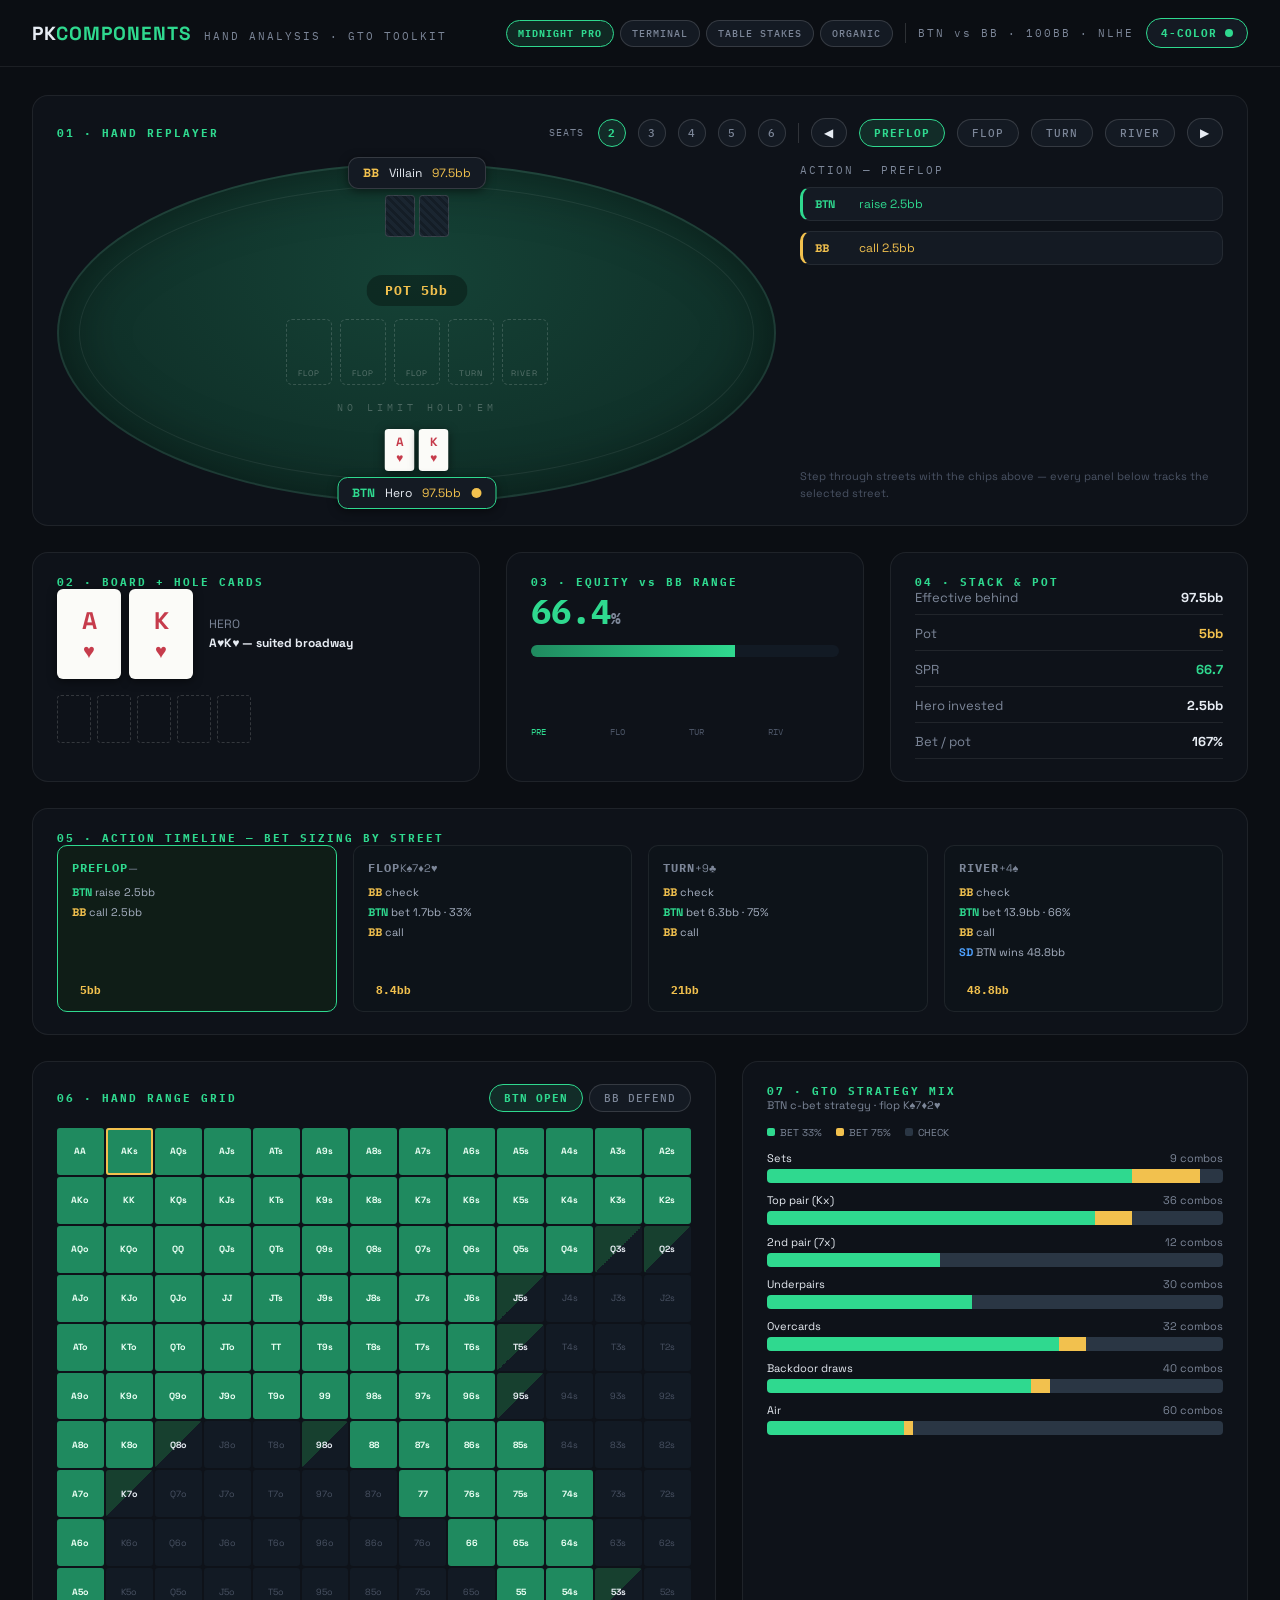
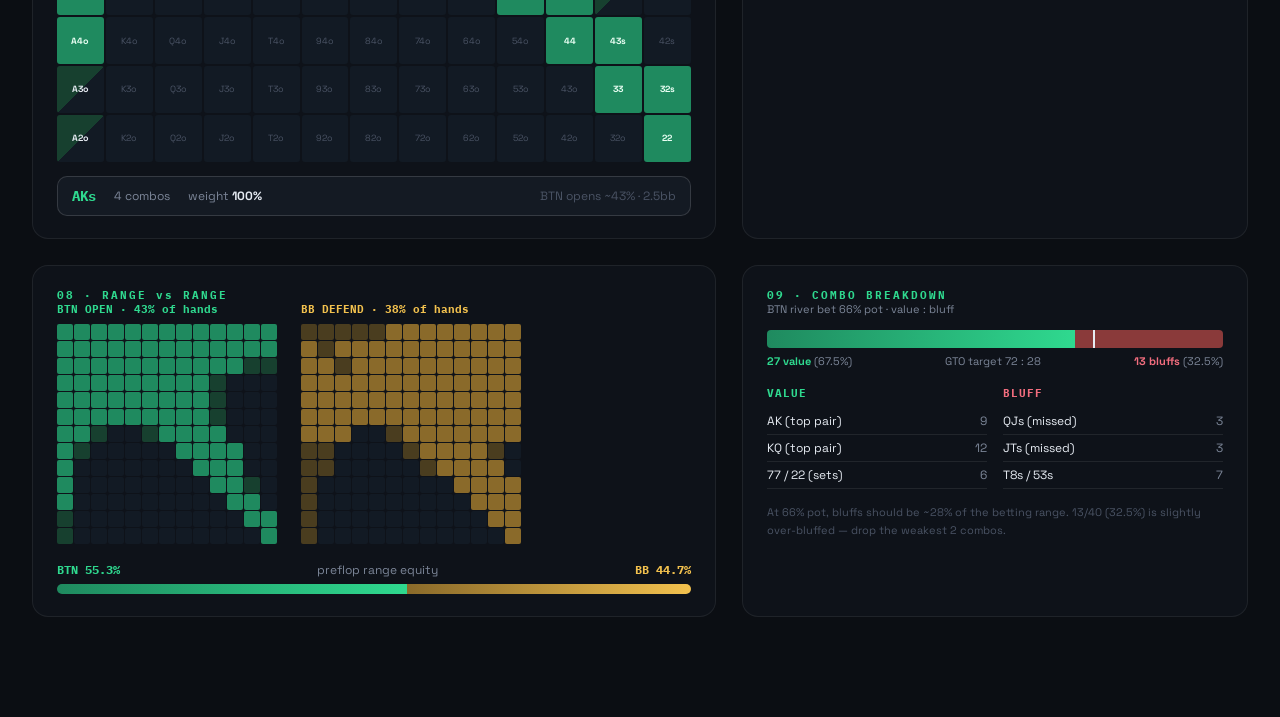
==== www/index.html @ 9a4aebf9 "Removed everything that wasn't part of the component library." ====
<!DOCTYPE html>
<html lang="en">
<head>
  <meta charset="UTF-8">
  <meta name="viewport" content="width=device-width, initial-scale=1.0">
  <meta name="description" content="Poker hand-analysis and GTO components — themeable, dependency-free, client-side.">
  <title>pkweb — poker component library</title>
  <link rel="preconnect" href="https://fonts.googleapis.com">
  <link rel="preconnect" href="https://fonts.gstatic.com" crossorigin>
  <link href="https://fonts.googleapis.com/css2?family=Space+Grotesk:wght@400;500;700&family=IBM+Plex+Mono:wght@400;500;700&family=JetBrains+Mono:wght@400;500;700;800&family=Archivo:wght@400;500;700;800&family=Marcellus&family=Caprasimo&family=Figtree:wght@400;500;700;800&display=swap" rel="stylesheet">
  <link rel="stylesheet" href="css/tokens.css">
  <link rel="stylesheet" href="css/base.css">
  <link rel="stylesheet" href="css/cards.css">
  <link rel="stylesheet" href="css/components.css">
</head>
<body class="theme-midnight four-color">

  <header id="topbar">
    <div class="brand-group">
      <div class="brand">PK<span class="brand-accent">COMPONENTS</span></div>
      <div class="tagline">HAND ANALYSIS · GTO TOOLKIT</div>
    </div>
    <div class="topbar-controls">
      <div id="theme-chips" class="theme-chips"></div>
      <span class="topbar-divider"></span>
      <div class="tagline">BTN vs BB · 100BB · NLHE</div>
      <button id="deck-toggle" type="button" class="chip chip-toggle" title="Toggle 2/4-color deck">
        4-COLOR<span class="dot"></span>
      </button>
    </div>
  </header>

  <main id="gallery"></main>

  <script type="module" src="js/main.js"></script>
</body>
</html>
---- www/css/tokens.css ----
/* Semantic design tokens for the pkweb component library.
   Ported from ImperialBower/pkarena0-web www/css/tokens.css by way of the
   Poker_Component_Library design canvas. Components reference ONLY these
   tokens — never a raw hex, font name or radius. */

/* ── Card pips — fixed across themes ────────────────────────────────── */
:root {
  --pip-red: #C63C4C;
  --pip-black: #20242C;
  --pip-diamond: var(--pip-red);
  --pip-club: var(--pip-black);
}
body.four-color {
  --pip-diamond: #2E5FD0;
  --pip-club: #1F8A54;
}

/* ── Midnight Pro ───────────────────────────────────────────────────── */
body.theme-midnight {
  --bg: #0B0E13; --panel: #0E1219; --panel-2: #141A23;
  --border: rgba(255,255,255,.07); --border-2: rgba(255,255,255,.14);
  --line: rgba(255,255,255,.08);
  --text: #E7ECF3; --dim: #7C8698; --faint: #4A5364; --muted: #A7B1C2;
  --accent: #2FD98F; --accent-deep: #1F8A5F; --accent-half: #17402F;
  --accent-soft: rgba(47,217,143,.13); --cell-text: #EAFFF4;
  --gold: #F2C14E; --gold-deep: #8A6A2A; --gold-half: #4A3D1F;
  --danger: #F26D7E; --danger-deep: #8A3A3A; --blue: #4EA1FF;
  --deep: #121A24; --check: #2A3644; --eq-dim: #1D4634;
  --tl-on: #0F1D17; --tl-off: #0D1319;
  --felt-a: #154236; --felt-b: #0F2E27;
  --felt-border: rgba(255,255,255,.06); --felt-ring: rgba(255,255,255,.07);
  --felt-text: rgba(255,255,255,.24);
  --felt-shadow: inset 0 0 60px rgba(0,0,0,.45);
  --pot-bg: rgba(0,0,0,.34); --pot-border: transparent; --pot-col: #F2C14E;
  --slot-border: rgba(255,255,255,.16); --slot-text: rgba(255,255,255,.3);
  --card-bg: #FBFBF8; --card-border: transparent;
  --card-shadow: 0 2px 10px rgba(0,0,0,.5);
  --back-a: #1A2530; --back-b: #141D26;
  --r-lg: 16px; --r-md: 10px; --r-pill: 999px; --r-card: 6px; --r-sm: 4px;
  --font-body: 'Space Grotesk', sans-serif;
  --font-mono: 'IBM Plex Mono', monospace;
  --font-display: 'Space Grotesk', sans-serif;
}

/* ── Engine Terminal ────────────────────────────────────────────────── */
body.theme-terminal {
  --bg: #F4F2EC; --panel: #FCFBF7; --panel-2: #EFEDE5;
  --border: #1A1712; --border-2: #1A1712;
  --line: rgba(26,23,18,.15);
  --text: #1A1712; --dim: #6D675B; --faint: #8A8477; --muted: #3D382F;
  --accent: #2E5FD0; --accent-deep: #2E5FD0; --accent-half: #A9BCE8;
  --accent-soft: rgba(46,95,208,.1); --cell-text: #FCFBF7;
  --gold: #C4432F; --gold-deep: #C4432F; --gold-half: #E2B0A7;
  --danger: #C4432F; --danger-deep: #8A2F20; --blue: #1F7A45;
  --deep: #E4E1D6; --check: #D8D4C6; --eq-dim: #A9BCE8;
  --tl-on: #FCFBF7; --tl-off: #EFEDE5;
  --felt-a: #EBEFE6; --felt-b: #EBEFE6;
  --felt-border: #1A1712; --felt-ring: rgba(26,23,18,.28);
  --felt-text: rgba(26,23,18,.4);
  --felt-shadow: none;
  --pot-bg: #FCFBF7; --pot-border: #1A1712; --pot-col: #1A1712;
  --slot-border: rgba(26,23,18,.3); --slot-text: rgba(26,23,18,.4);
  --card-bg: #FFFFFF; --card-border: #1A1712;
  --card-shadow: 3px 3px 0 rgba(26,23,18,.14);
  --back-a: #EFEDE5; --back-b: #E2DFD5;
  --r-lg: 0px; --r-md: 0px; --r-pill: 0px; --r-card: 0px; --r-sm: 0px;
  --font-body: 'Archivo', sans-serif;
  --font-mono: 'JetBrains Mono', monospace;
  --font-display: 'JetBrains Mono', monospace;
}

/* ── Table Stakes ───────────────────────────────────────────────────── */
body.theme-luxe {
  --bg: #131110; --panel: #181512; --panel-2: #1C1916;
  --border: rgba(201,164,92,.25); --border-2: rgba(201,164,92,.4);
  --line: rgba(201,164,92,.15);
  --text: #EAE3D6; --dim: #8A7D66; --faint: #5C523F; --muted: #BCB09B;
  --accent: #C9A45C; --accent-deep: #8F7136; --accent-half: #4A3D24;
  --accent-soft: rgba(201,164,92,.15); --cell-text: #F5EFE0;
  --gold: #D9B878; --gold-deep: #7A6640; --gold-half: #3E372A;
  --danger: #CE8080; --danger-deep: #7A4444; --blue: #8FBF7F;
  --deep: #191613; --check: #37312A; --eq-dim: #4A3D24;
  --tl-on: #201B15; --tl-off: #161310;
  --felt-a: #123528; --felt-b: #0C271D;
  --felt-border: rgba(201,164,92,.5); --felt-ring: rgba(201,164,92,.28);
  --felt-text: rgba(217,184,120,.4);
  --felt-shadow: 0 0 60px rgba(0,0,0,.6), inset 0 0 80px rgba(0,0,0,.45);
  --pot-bg: rgba(0,0,0,.4); --pot-border: rgba(201,164,92,.35); --pot-col: #D9B878;
  --slot-border: rgba(201,164,92,.3); --slot-text: rgba(217,184,120,.45);
  --card-bg: #F5EFE0; --card-border: rgba(201,164,92,.5);
  --card-shadow: 0 3px 14px rgba(0,0,0,.6);
  --back-a: #2A2118; --back-b: #221A12;
  --r-lg: 12px; --r-md: 9px; --r-pill: 99px; --r-card: 6px; --r-sm: 5px;
  --font-body: 'Archivo', sans-serif;
  --font-mono: 'IBM Plex Mono', monospace;
  --font-display: 'Marcellus', serif;
}

/* ── Organic ────────────────────────────────────────────────────────── */
body.theme-organic {
  --bg: #F5EAD8; --panel: #F0E5D0; --panel-2: #FDF8EE;
  --border: #DCCFB4; --border-2: #C9B998;
  --line: rgba(32,30,29,.12);
  --text: #201E1D; --dim: #6F6552; --faint: #A29579; --muted: #4F473A;
  --accent: #C67139; --accent-deep: #A4551F; --accent-half: #EAC4A4;
  --accent-soft: #F3DDC9; --cell-text: #FFFFFF;
  --gold: #7A8A5E; --gold-deep: #5C6A45; --gold-half: #CCD3B8;
  --danger: #B0442A; --danger-deep: #8A3620; --blue: #4C573A;
  --deep: #E9DECA; --check: #D8CCB2; --eq-dim: #EAC4A4;
  --tl-on: #FDF8EE; --tl-off: #F0E5D0;
  --felt-a: #DDE3CD; --felt-b: #D3DBC0;
  --felt-border: #7A8A5E; --felt-ring: #A3B184;
  --felt-text: #4C573A;
  --felt-shadow: none;
  --pot-bg: #FFFFFF; --pot-border: #7A8A5E; --pot-col: #2A3023;
  --slot-border: #7A8A5E; --slot-text: #55613F;
  --card-bg: #FFFFFF; --card-border: #DCCFB4;
  --card-shadow: 0 2px 8px rgba(90,70,40,.18);
  --back-a: #EADFC7; --back-b: #E0D3B6;
  --r-lg: 18px; --r-md: 14px; --r-pill: 999px; --r-card: 10px; --r-sm: 6px;
  --font-body: 'Figtree', sans-serif;
  --font-mono: 'Figtree', sans-serif;
  --font-display: 'Caprasimo', cursive;
}
---- www/css/base.css ----
/* Page shell, header and the shared controls every component reuses. */

* { box-sizing: border-box; }

html, body { margin: 0; padding: 0; }

body {
  background: var(--bg);
  color: var(--text);
  font-family: var(--font-body);
  min-height: 100vh;
  padding-bottom: 72px;
}

a { color: var(--accent); }
a:hover { color: var(--accent-deep); }
::selection { background: var(--accent-deep); color: var(--cell-text); }

/* ── Header ─────────────────────────────────────────────────────────── */
#topbar {
  display: flex; align-items: center; justify-content: space-between;
  gap: 16px; flex-wrap: wrap;
  padding: 18px 32px;
  border-bottom: 1px solid var(--border);
}
.brand-group { display: flex; align-items: baseline; gap: 12px; }
.brand {
  font-family: var(--font-display);
  font-weight: 800; font-size: 19px; letter-spacing: 1px;
}
.brand-accent { color: var(--accent); }
.tagline {
  font-family: var(--font-mono);
  font-size: 11px; color: var(--dim); letter-spacing: 2px;
}
.topbar-controls { display: flex; align-items: center; gap: 12px; flex-wrap: wrap; }
.topbar-divider { width: 1px; height: 20px; background: var(--border-2); }
.theme-chips { display: flex; gap: 6px; }

/* ── Chips: the shared on/off pill used by themes, streets and views ── */
.chip {
  font-family: var(--font-mono);
  font-size: 11px; letter-spacing: 1px; font-weight: 500;
  padding: 6px 14px;
  border: 1px solid var(--border-2);
  border-radius: var(--r-pill);
  background: var(--panel-2);
  color: var(--dim);
  cursor: pointer;
  white-space: nowrap;
}
.chip:hover { border-color: var(--accent); color: var(--accent); }
.chip:focus-visible { outline: 2px solid var(--accent); outline-offset: 2px; }
.chip.is-on {
  border-color: var(--accent);
  background: var(--accent-soft);
  color: var(--accent);
  font-weight: 800;
}
.chip-sm { font-size: 10px; padding: 6px 11px; }
.chip-square {
  width: 28px; height: 28px; padding: 0;
  display: inline-flex; align-items: center; justify-content: center;
}
.chip-step { padding: 6px 12px; font-size: 12px; color: var(--text); }

.chip-toggle { display: flex; align-items: center; gap: 8px; padding: 7px 14px; }
.chip-toggle .dot {
  width: 8px; height: 8px; border-radius: 50%;
  background: var(--faint);
}
.chip-toggle.is-on { background: var(--panel-2); }
.chip-toggle.is-on .dot { background: var(--accent); }

/* ── Layout ─────────────────────────────────────────────────────────── */
#gallery {
  max-width: 1480px; margin: 0 auto; padding: 28px 32px;
  display: flex; flex-direction: column; gap: 26px;
}
.row { display: grid; gap: 26px; }
.row-3 { grid-template-columns: 1.25fr 1fr 1fr; }
.row-2 { grid-template-columns: 1.35fr 1fr; }

@media (max-width: 1100px) {
  .row-3, .row-2 { grid-template-columns: 1fr; }
}
@media (max-width: 640px) {
  #topbar { padding: 14px 16px; }
  #gallery { padding: 20px 16px; gap: 18px; }
}

/* ── Panel: the card every component sits in ────────────────────────── */
.panel {
  background: var(--panel);
  border: 1px solid var(--border);
  border-radius: var(--r-lg);
  padding: 22px 24px;
}
.panel-head {
  display: flex; align-items: center; justify-content: space-between;
  gap: 16px; flex-wrap: wrap;
  margin-bottom: 16px;
}
.panel-title {
  font-family: var(--font-mono);
  font-size: 11px; letter-spacing: 2px;
  color: var(--accent); font-weight: 700;
}
.panel-sub { font-size: 11px; color: var(--dim); margin-bottom: 14px; }
.panel-note {
  margin-top: 14px;
  font-size: 11px; color: var(--faint); line-height: 1.7;
}
.label-mono {
  font-family: var(--font-mono);
  font-size: 11px; letter-spacing: 2px; color: var(--dim);
}
---- www/css/cards.css ----
/* Playing cards. Pip color comes from the fixed --pip-* tokens, so it is the
   one thing that does NOT change with the theme — only with body.four-color. */

.card {
  display: flex; flex-direction: column;
  align-items: center; justify-content: center;
  background: var(--card-bg);
  border: 1px solid var(--card-border);
  box-shadow: var(--card-shadow);
  flex: none;
}

.suit-s { color: var(--pip-black); }
.suit-h { color: var(--pip-red); }
.suit-d { color: var(--pip-diamond); }
.suit-c { color: var(--pip-club); }

/* Sizes */
.card-mini  { width: 30px; height: 42px; border-radius: var(--r-sm);   font-size: 12px; font-weight: 800; }
.card-board { width: 46px; height: 66px; border-radius: var(--r-card); }
.card-board .card-rank { font-size: 16px; font-weight: 800; }
.card-board .card-suit { font-size: 14px; }
.card-small { width: 34px; height: 48px; border-radius: var(--r-sm); font-size: 13px; }
.card-small .card-rank { font-weight: 800; }
.card-big   { width: 64px; height: 90px; border-radius: var(--r-card); gap: 2px; }
.card-big .card-rank { font-size: 24px; font-weight: 800; }
.card-big .card-suit { font-size: 20px; }

/* Face down — the woven back */
.card-down {
  background: repeating-linear-gradient(45deg,
    var(--back-a), var(--back-a) 3px,
    var(--back-b) 3px, var(--back-b) 6px);
  border-color: var(--border-2);
  box-shadow: none;
}

/* Undealt slot */
.card-slot {
  display: flex; flex-direction: column;
  align-items: center; justify-content: flex-end;
  border: 1.5px dashed var(--slot-border);
  background: transparent;
  box-shadow: none;
  flex: none;
}
.card-slot.card-board { padding-bottom: 6px; }
.card-slot-label {
  font-size: 8px; color: var(--slot-text); letter-spacing: 1px;
}
---- www/css/components.css ----
/* The nine components. Each block matches one module in js/components/. */

/* ── 01 · Hand replayer ─────────────────────────────────────────────── */
.replayer-body { display: flex; gap: 24px; flex-wrap: wrap; }
.replayer-seats-label { font-size: 10px; letter-spacing: 1px; margin-right: 2px; }

.felt-wrap { position: relative; flex: 1.7; min-width: 520px; min-height: 340px; }
.felt {
  position: absolute; inset: 0;
  border-radius: 50%;
  background: radial-gradient(ellipse at 50% 32%, var(--felt-a), var(--felt-b) 78%);
  border: 2px solid var(--felt-border);
  box-shadow: var(--felt-shadow);
}
.felt-ring {
  position: absolute; inset: 22px;
  border-radius: 50%;
  border: 1px solid var(--felt-ring);
}
.felt-label {
  position: absolute; top: 70%; left: 50%; transform: translateX(-50%);
  font-family: var(--font-mono);
  font-size: 10px; letter-spacing: 4px;
  color: var(--felt-text); white-space: nowrap;
}

.seat {
  position: absolute; transform: translate(-50%, -50%);
  display: flex; flex-direction: column; align-items: center; gap: 6px;
  z-index: 2;
}
.seat.is-above { flex-direction: column-reverse; }
.seat.is-folded { opacity: .45; }
.seat-cards { display: flex; gap: 4px; justify-content: center; }
.seat-plate {
  background: var(--panel-2);
  border: 1px solid var(--border-2);
  border-radius: var(--r-md);
  padding: 7px 14px;
  display: flex; align-items: center; gap: 10px;
  font-size: 12px; white-space: nowrap;
  box-shadow: var(--card-shadow);
}
.seat.is-hero .seat-plate { border-color: var(--accent); }
.seat-pos { font-weight: 800; }
.seat-stack { color: var(--gold); }
.seat-button {
  width: 10px; height: 10px; border-radius: 50%;
  background: var(--gold); display: inline-block;
}

.pot-badge {
  position: absolute; top: 33%; left: 50%; transform: translateX(-50%);
  background: var(--pot-bg);
  border: 1px solid var(--pot-border);
  border-radius: var(--r-pill);
  padding: 6px 18px;
  font-family: var(--font-mono);
  font-size: 13px; font-weight: 700; letter-spacing: 1px;
  color: var(--pot-col);
}
.felt-board {
  position: absolute; top: 46%; left: 50%; transform: translateX(-50%);
  display: flex; gap: 8px;
}

.action-panel {
  flex: 1; min-width: 260px;
  display: flex; flex-direction: column; gap: 10px;
}
.action-row {
  display: flex; gap: 10px; align-items: center;
  background: var(--panel-2);
  border: 1px solid var(--border);
  border-left: 3px solid var(--dim);
  border-radius: var(--r-md);
  padding: 8px 12px;
  font-size: 12px;
}
.action-who { font-weight: 800; font-size: 11px; min-width: 34px; }
.action-hint { margin-top: auto; font-size: 11px; color: var(--faint); line-height: 1.6; }

/* Actor colors — shared by the replayer and the timeline */
.actor-btn  { color: var(--accent); }
.actor-bb   { color: var(--gold); }
.actor-sd   { color: var(--blue); }
.actor-none { color: var(--dim); }
.action-row.actor-btn  { border-left-color: var(--accent); }
.action-row.actor-bb   { border-left-color: var(--gold); }
.action-row.actor-sd   { border-left-color: var(--blue); }
.action-row.actor-none { border-left-color: var(--dim); }

/* ── 02 · Board + hole cards ────────────────────────────────────────── */
.board-stack { display: flex; flex-direction: column; gap: 16px; }
.hero-row { display: flex; gap: 8px; align-items: center; }
.hero-eval {
  margin-left: 8px;
  font-size: 12px; color: var(--dim); line-height: 1.6;
}
.hero-eval strong { color: var(--text); font-weight: 700; }
.board-strip { display: flex; gap: 6px; }

/* ── 03 · Equity ────────────────────────────────────────────────────── */
.eq-value {
  font-family: var(--font-mono);
  font-size: 34px; font-weight: 700; color: var(--accent);
}
.eq-value .unit { font-size: 16px; color: var(--dim); }
.eq-track {
  height: 12px; margin: 12px 0 16px;
  border-radius: var(--r-pill);
  background: var(--deep);
  overflow: hidden; display: flex;
}
.eq-fill {
  background: linear-gradient(90deg, var(--accent-deep), var(--accent));
  transition: width .5s cubic-bezier(.4, 0, .2, 1);
}
.eq-bars { display: flex; gap: 8px; align-items: flex-end; height: 64px; }
.eq-bar-col {
  flex: 1; height: 100%;
  display: flex; flex-direction: column; justify-content: flex-end; gap: 4px;
  cursor: pointer;
  background: none; border: 0; padding: 0;
}
.eq-bar-col:focus-visible { outline: 2px solid var(--accent); outline-offset: 2px; }
.eq-bar {
  border-radius: 4px 4px 0 0;
  background: var(--eq-dim);
  transition: background .2s;
}
.eq-bar-col.is-on .eq-bar { background: var(--accent); }
.eq-bar-label {
  font-family: var(--font-mono);
  font-size: 9px; text-align: center; color: var(--faint);
}
.eq-bar-col.is-on .eq-bar-label { color: var(--accent); }

/* ── 04 · Stack & pot ───────────────────────────────────────────────── */
.stat-list { display: flex; flex-direction: column; gap: 10px; }
.stat-row {
  display: flex; justify-content: space-between;
  font-size: 13px;
  border-bottom: 1px solid var(--line);
  padding-bottom: 8px;
}
.stat-key { color: var(--dim); }
.stat-val { font-weight: 700; }
.stat-val.is-pot { color: var(--gold); }
.stat-val.is-spr { color: var(--accent); }

/* ── 05 · Action timeline ───────────────────────────────────────────── */
.timeline { display: grid; grid-template-columns: repeat(4, 1fr); gap: 16px; }
@media (max-width: 900px) { .timeline { grid-template-columns: repeat(2, 1fr); } }
.tl-col {
  display: flex; flex-direction: column; gap: 10px;
  padding: 14px;
  border: 1px solid var(--border);
  border-radius: var(--r-md);
  background: var(--tl-off);
  cursor: pointer;
  text-align: left; font-family: inherit; color: inherit;
}
.tl-col.is-on { border-color: var(--accent); background: var(--tl-on); }
.tl-col:focus-visible { outline: 2px solid var(--accent); outline-offset: 2px; }
.tl-head { display: flex; justify-content: space-between; align-items: baseline; }
.tl-name {
  font-family: var(--font-mono);
  font-size: 12px; font-weight: 800; letter-spacing: 1px; color: var(--dim);
}
.tl-col.is-on .tl-name { color: var(--accent); }
.tl-cards { font-size: 11px; color: var(--dim); }
.tl-acts { display: flex; flex-direction: column; gap: 6px; min-height: 88px; }
.tl-act { font-size: 11px; color: var(--muted); }
.tl-act .action-who { min-width: 0; }
.tl-foot { display: flex; align-items: center; gap: 8px; }
.tl-track {
  flex: 1; height: 6px;
  border-radius: var(--r-pill);
  background: var(--deep);
  overflow: hidden;
}
.tl-bar { height: 100%; background: linear-gradient(90deg, var(--gold-deep), var(--gold)); }
.tl-pot {
  font-family: var(--font-mono);
  font-size: 11px; color: var(--gold); font-weight: 700;
}

/* ── 06 · Hand range grid ───────────────────────────────────────────── */
.range-grid { display: grid; grid-template-columns: repeat(13, 1fr); gap: 2px; }
.range-cell {
  aspect-ratio: 1;
  display: flex; align-items: center; justify-content: center;
  font-size: 9px; font-weight: 400;
  border-radius: 3px;
  background: var(--deep);
  color: var(--faint);
  cursor: default;
}
.range-cell.w-full { font-weight: 700; color: var(--cell-text); }
.range-cell.w-half { font-weight: 700; color: var(--text); }
.range-cell.is-hero { outline: 2px solid var(--gold); outline-offset: -2px; }

/* Weight fills, per selected range view */
.view-btn .range-cell.w-full { background: var(--accent-deep); }
.view-btn .range-cell.w-half {
  background: linear-gradient(135deg, var(--accent-half) 50%, var(--deep) 50%);
}
.view-bb .range-cell.w-full { background: var(--gold-deep); }
.view-bb .range-cell.w-half {
  background: linear-gradient(135deg, var(--gold-half) 50%, var(--deep) 50%);
}

.range-readout {
  margin-top: 14px;
  background: var(--panel-2);
  border: 1px solid var(--border-2);
  border-radius: var(--r-md);
  padding: 10px 14px;
  display: flex; gap: 18px; align-items: center; flex-wrap: wrap;
  font-size: 12px;
}
.range-readout .hand {
  font-family: var(--font-mono);
  font-weight: 700; color: var(--accent); font-size: 14px;
}
.range-readout .meta { color: var(--dim); }
.range-readout .meta strong { color: var(--text); font-weight: 700; }
.range-readout .summary { margin-left: auto; color: var(--faint); }

/* ── 07 · GTO strategy mix ──────────────────────────────────────────── */
.gto-legend {
  display: flex; gap: 14px; flex-wrap: wrap;
  font-size: 10px; color: var(--dim);
  margin-bottom: 12px;
}
.gto-legend .swatch {
  display: inline-block; width: 8px; height: 8px;
  border-radius: 2px; margin-right: 5px;
}
.swatch-bet33  { background: var(--accent); }
.swatch-bet75  { background: var(--gold); }
.swatch-check  { background: var(--check); }

.gto-rows { display: flex; flex-direction: column; gap: 10px; }
.gto-row { display: flex; flex-direction: column; gap: 4px; }
.gto-row-head { display: flex; justify-content: space-between; font-size: 11px; }
.gto-row-head .combos { color: var(--dim); }
.gto-bar {
  display: flex; height: 14px;
  border-radius: var(--r-sm);
  overflow: hidden;
}
.gto-seg-bet33 { background: var(--accent); }
.gto-seg-bet75 { background: var(--gold); }
.gto-seg-check { flex: 1; background: var(--check); }

/* ── 08 · Range vs range ────────────────────────────────────────────── */
.rvr-grids { display: flex; gap: 24px; flex-wrap: wrap; }
.rvr-col { flex: 1; min-width: 160px; max-width: 220px; }
.rvr-title {
  font-family: var(--font-mono);
  font-size: 11px; font-weight: 700; margin-bottom: 8px;
}
.rvr-title.is-btn { color: var(--accent); }
.rvr-title.is-bb  { color: var(--gold); }
.mini-grid { display: grid; grid-template-columns: repeat(13, 1fr); gap: 1px; }
.mini-cell { aspect-ratio: 1; border-radius: 2px; background: var(--deep); }
.mini-btn.w-full { background: var(--accent-deep); }
.mini-btn.w-half { background: var(--accent-half); }
.mini-bb.w-full  { background: var(--gold-deep); }
.mini-bb.w-half  { background: var(--gold-half); }

.rvr-equity { margin-top: 18px; }
.rvr-equity-head {
  display: flex; justify-content: space-between;
  font-size: 12px; margin-bottom: 6px;
}
.rvr-equity-head .side {
  font-family: var(--font-mono); font-weight: 700;
}
.rvr-equity-head .side.is-btn { color: var(--accent); }
.rvr-equity-head .side.is-bb  { color: var(--gold); }
.rvr-equity-head .caption { color: var(--dim); }
.rvr-bar {
  height: 10px; display: flex;
  border-radius: var(--r-pill);
  overflow: hidden;
}
.rvr-bar .fill-btn { background: linear-gradient(90deg, var(--accent-deep), var(--accent)); }
.rvr-bar .fill-bb  { flex: 1; background: linear-gradient(90deg, var(--gold-deep), var(--gold)); }

/* ── 09 · Combo breakdown ───────────────────────────────────────────── */
.combo-bar {
  position: relative; height: 18px;
  display: flex; margin-bottom: 6px;
  border-radius: var(--r-sm);
  overflow: hidden;
}
.combo-bar .fill-value { background: linear-gradient(90deg, var(--accent-deep), var(--accent)); }
.combo-bar .fill-bluff { flex: 1; background: var(--danger-deep); }
.combo-target {
  position: absolute; top: 0; bottom: 0;
  width: 2px; background: var(--text);
}
.combo-legend {
  display: flex; justify-content: space-between; flex-wrap: wrap; gap: 8px;
  font-size: 11px; color: var(--dim);
  margin-bottom: 18px;
}
.combo-legend .is-value { color: var(--accent); font-weight: 700; }
.combo-legend .is-bluff { color: var(--danger); font-weight: 700; }
.combo-lists { display: grid; grid-template-columns: 1fr 1fr; gap: 16px; font-size: 12px; }
.combo-col-title {
  font-family: var(--font-mono);
  font-weight: 700; font-size: 11px; letter-spacing: 1px;
  margin-bottom: 8px;
}
.combo-col-title.is-value { color: var(--accent); }
.combo-col-title.is-bluff { color: var(--danger); }
.combo-row {
  display: flex; justify-content: space-between;
  padding: 5px 0;
  border-bottom: 1px solid var(--line);
}
.combo-row .n { color: var(--dim); }
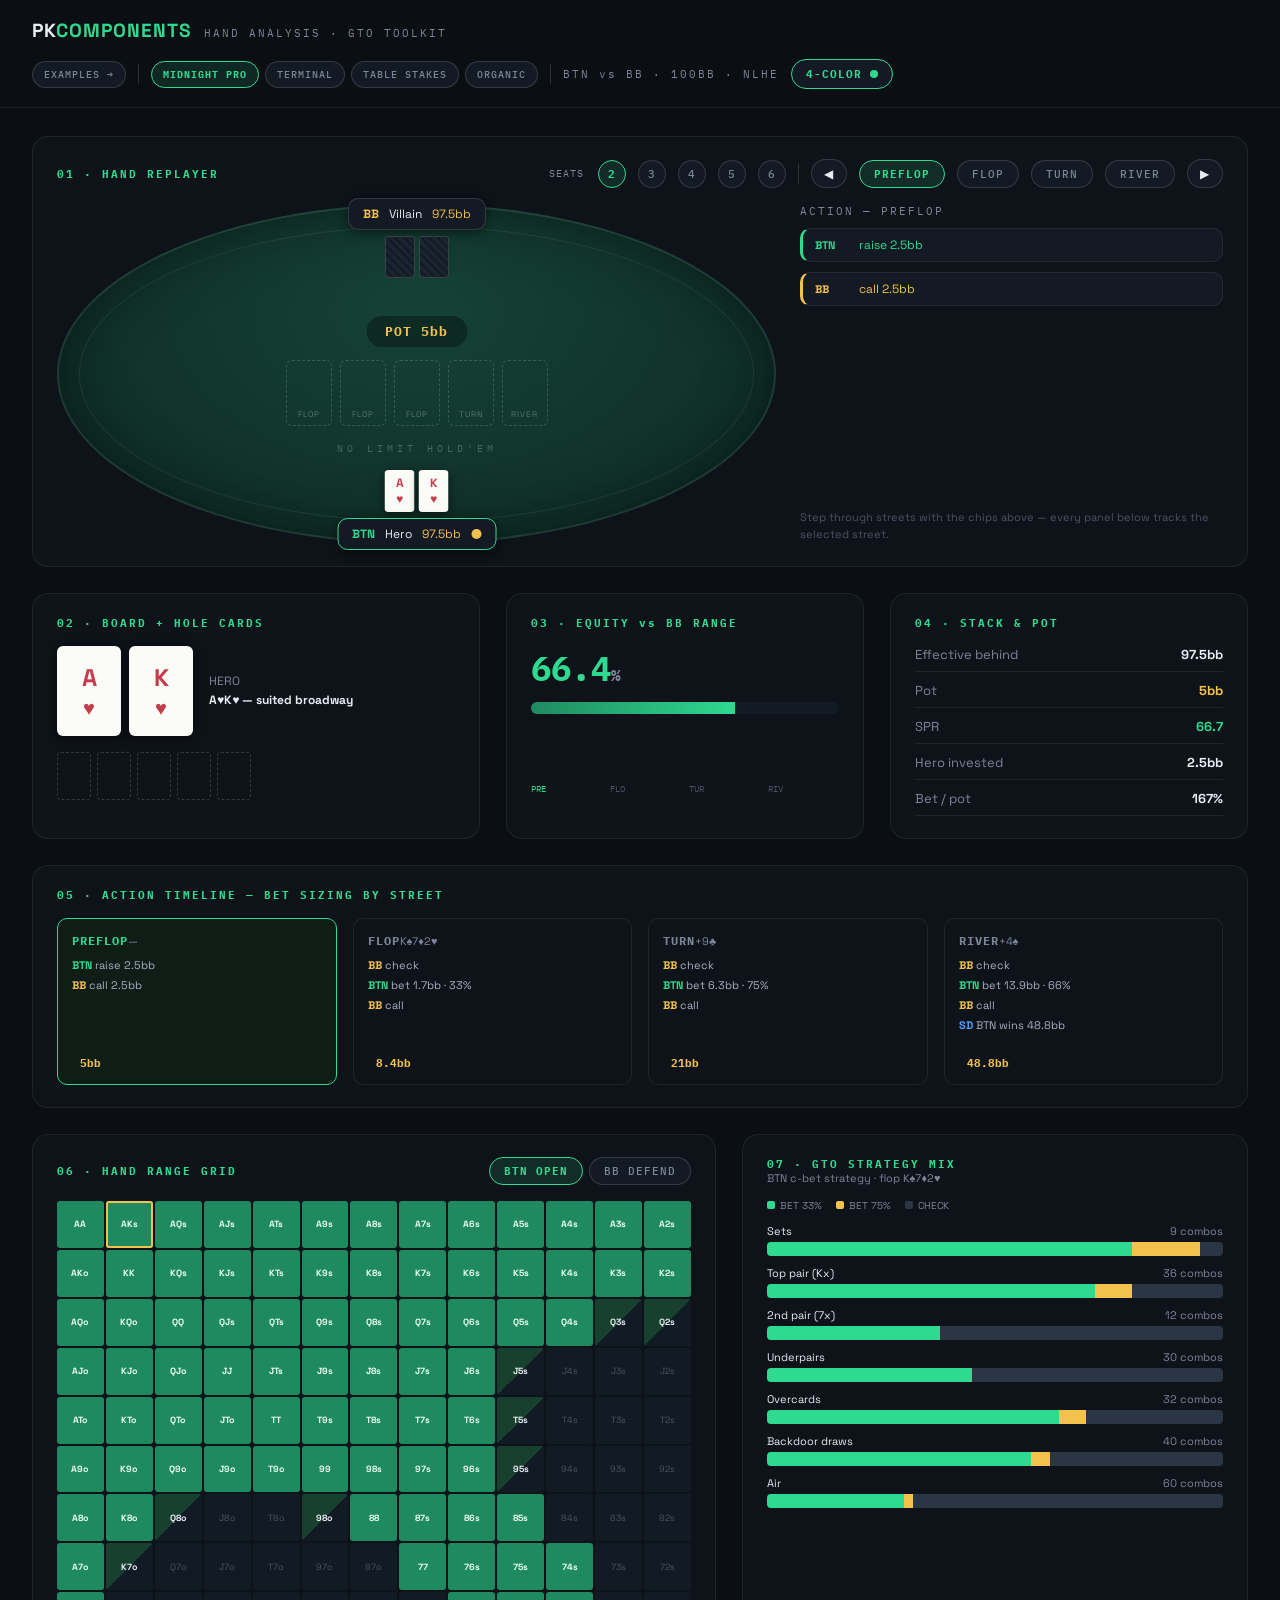
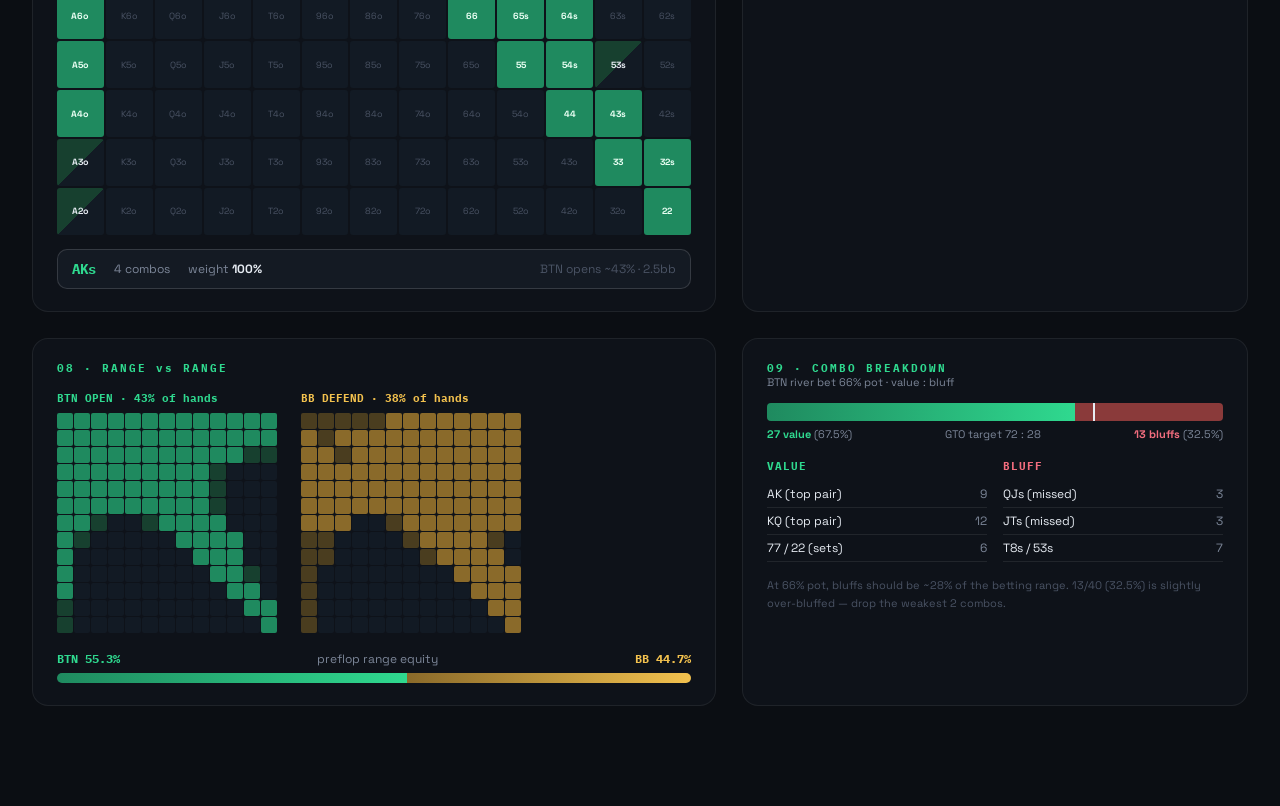
==== commit 720ef1bd: "Features   - www/examples/index.html — card-grid index of all nine components   - www/examples/01-ha" ====
--- a/www/index.html
+++ b/www/index.html
@@ -21,6 +21,8 @@
       <div class="tagline">HAND ANALYSIS · GTO TOOLKIT</div>
     </div>
     <div class="topbar-controls">
+      <a class="chip chip-sm" href="examples/index.html">EXAMPLES →</a>
+      <span class="topbar-divider"></span>
       <div id="theme-chips" class="theme-chips"></div>
       <span class="topbar-divider"></span>
       <div class="tagline">BTN vs BB · 100BB · NLHE</div>
--- a/www/css/base.css
+++ b/www/css/base.css
@@ -57,6 +57,11 @@
   color: var(--accent);
   font-weight: 800;
 }
+/* A chip that is a link, and a chip that stands in for a dead-end link. */
+a.chip { text-decoration: none; display: inline-block; }
+a.chip:hover { color: var(--accent); }
+.chip.is-off { opacity: .4; pointer-events: none; }
+
 .chip-sm { font-size: 10px; padding: 6px 11px; }
 .chip-square {
   width: 28px; height: 28px; padding: 0;
@@ -106,6 +111,10 @@
   font-size: 11px; letter-spacing: 2px;
   color: var(--accent); font-weight: 700;
 }
+/* A title outside a .panel-head has no head to space it off the content
+   below — unless a .panel-sub follows, which belongs to the heading. */
+.panel > .panel-title + *:not(.panel-sub) { margin-top: 16px; }
+
 .panel-sub { font-size: 11px; color: var(--dim); margin-bottom: 14px; }
 .panel-note {
   margin-top: 14px;
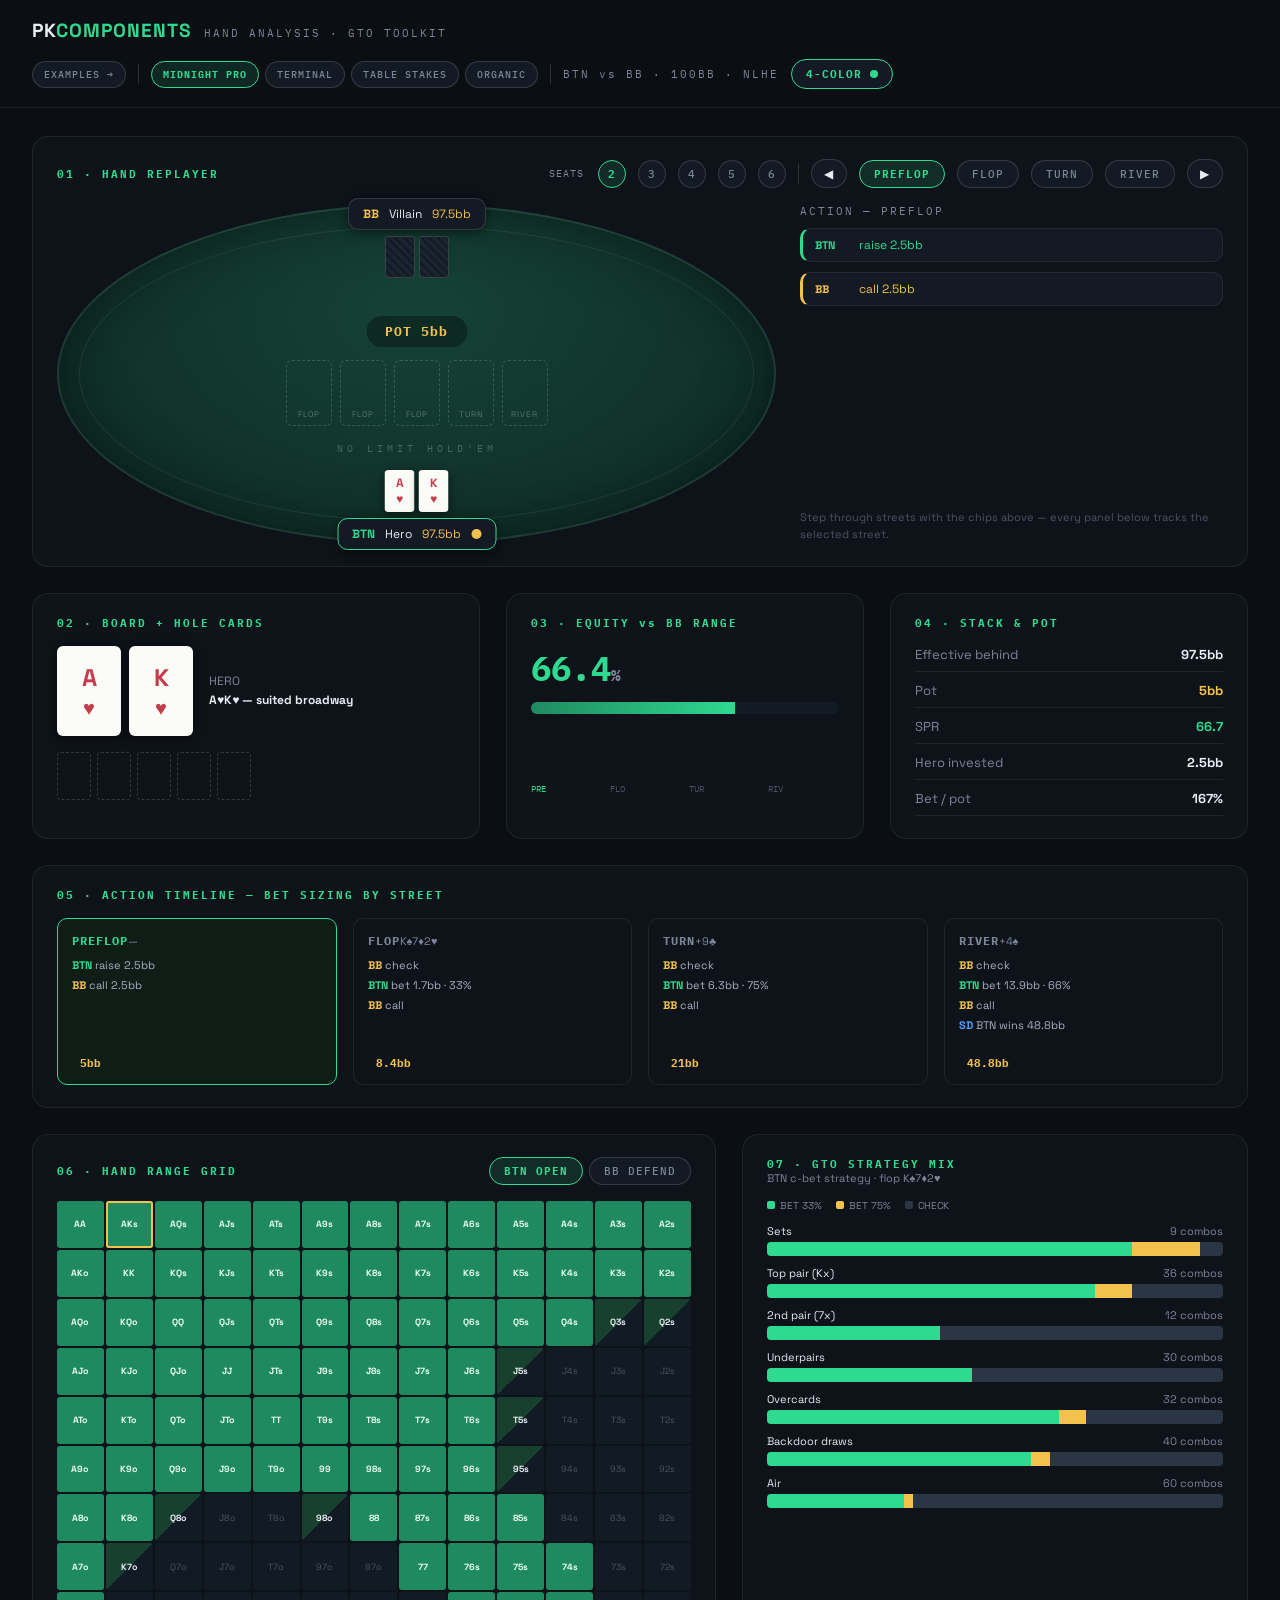
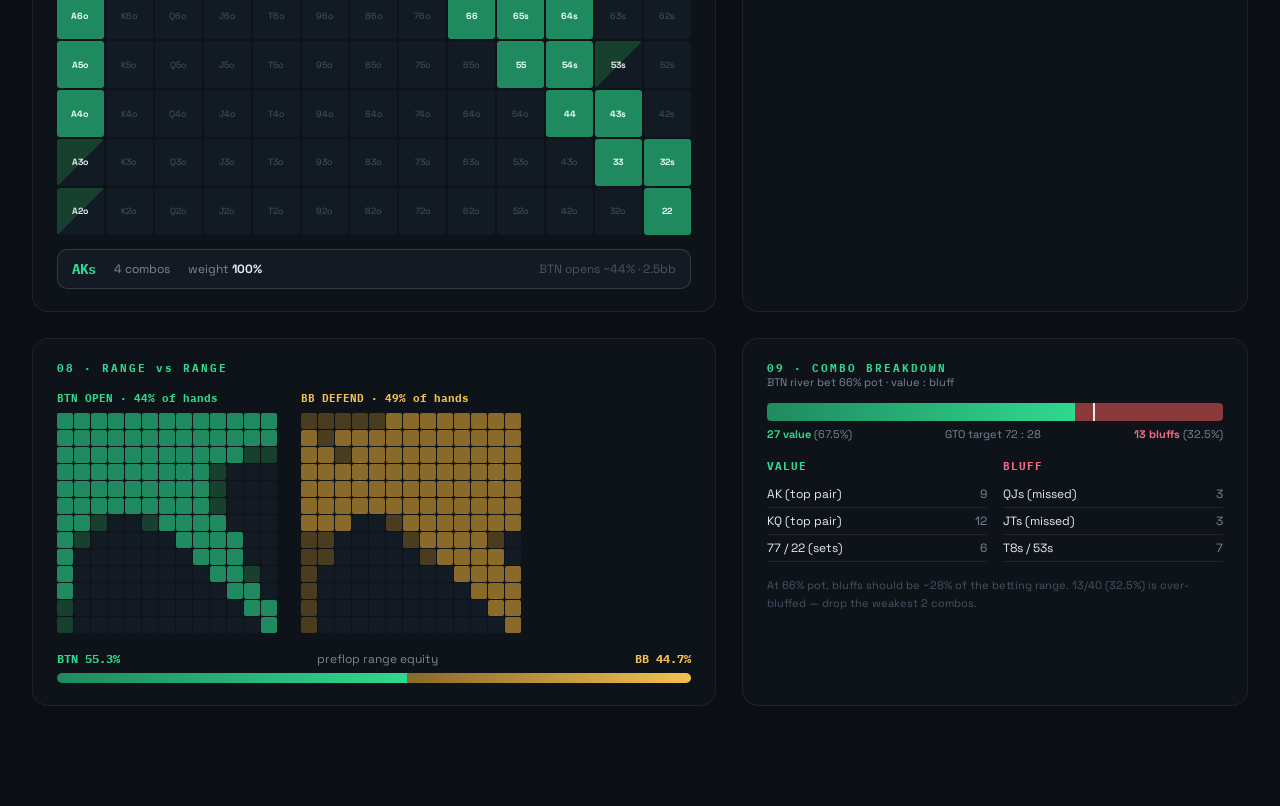
==== commit f58d5154: "The components no longer own their data — a page describes the hand in HTML and every panel follows." ====
--- a/www/index.html
+++ b/www/index.html
@@ -32,7 +32,27 @@
     </div>
   </header>
 
-  <main id="gallery"></main>
+  <main id="gallery">
+    <div data-pk="replayer"></div>
+
+    <div class="row row-3">
+      <div data-pk="board"></div>
+      <div data-pk="equity"></div>
+      <div data-pk="stack"></div>
+    </div>
+
+    <div data-pk="timeline"></div>
+
+    <div class="row row-2">
+      <div data-pk="range-grid"></div>
+      <div data-pk="strategy-mix"></div>
+    </div>
+
+    <div class="row row-2">
+      <div data-pk="range-vs-range"></div>
+      <div data-pk="combos"></div>
+    </div>
+  </main>
 
   <script type="module" src="js/main.js"></script>
 </body>
--- a/www/css/base.css
+++ b/www/css/base.css
@@ -82,6 +82,10 @@
   max-width: 1480px; margin: 0 auto; padding: 28px 32px;
   display: flex; flex-direction: column; gap: 26px;
 }
+/* A mount point is markup, not layout: the component it holds is the grid
+   or flex item, exactly as if it had been placed there directly. */
+[data-pk] { display: contents; }
+
 .row { display: grid; gap: 26px; }
 .row-3 { grid-template-columns: 1.25fr 1fr 1fr; }
 .row-2 { grid-template-columns: 1.35fr 1fr; }
